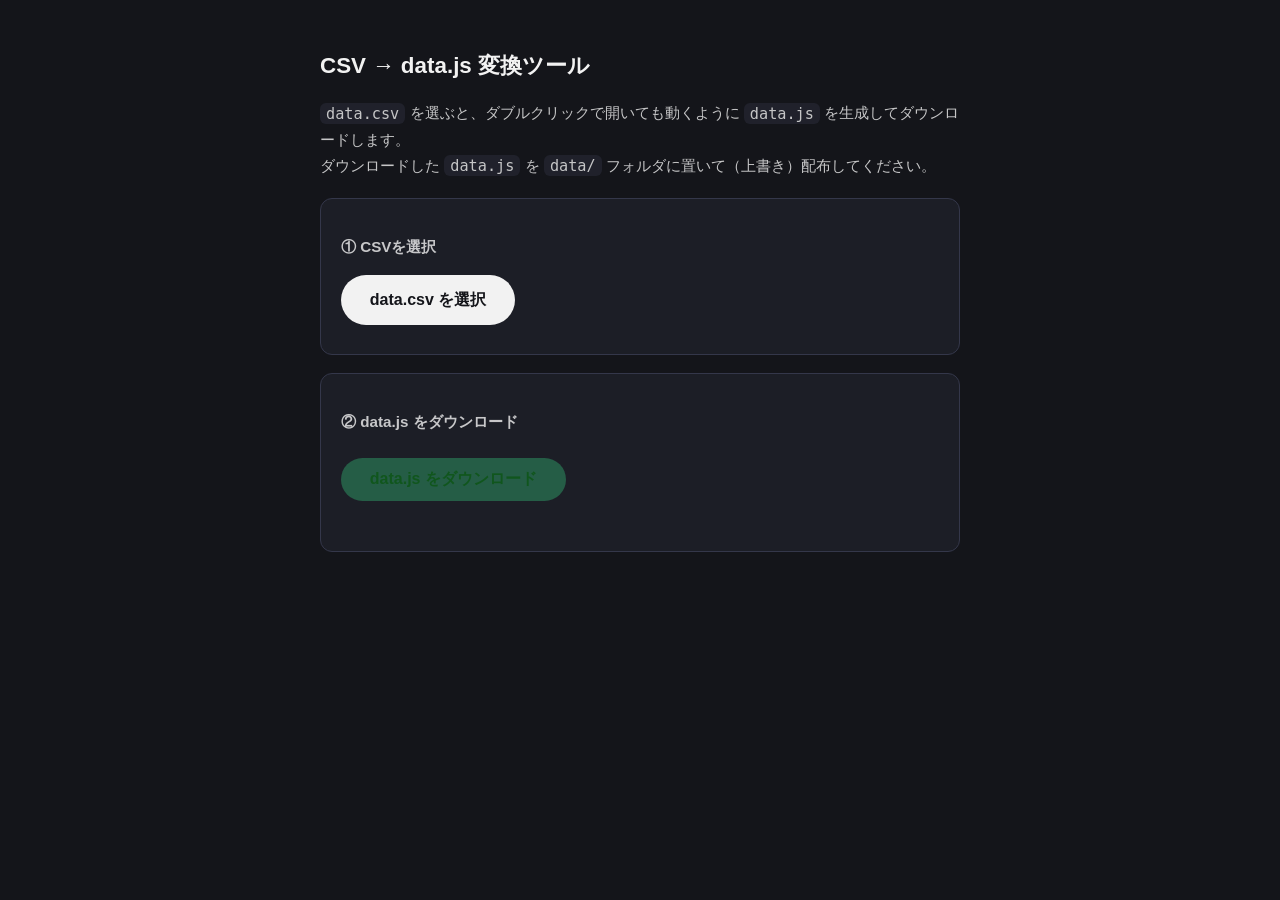
==== tools/csv-to-js.html @ 960b40a1 "file://対応: 埋め込み(data.js)・CSVファイル選択の3方式に対応 - script.js: 読み込みを fetch→埋め込み(window.GAMEBOOK_CSV)→ファイル選択 " ====
<!DOCTYPE html>
<html lang="ja">
<head>
  <meta charset="UTF-8">
  <meta name="viewport" content="width=device-width, initial-scale=1.0">
  <title>CSV → data.js 変換ツール</title>
  <style>
    body { font-family: -apple-system, "Segoe UI", "Meiryo", sans-serif; background:#14151a; color:#f2f2f2; line-height:1.7; margin:0; padding:32px 20px; }
    .wrap { max-width:640px; margin:0 auto; }
    h1 { font-size:1.4rem; }
    p { opacity:.8; font-size:.95rem; }
    code { background:#232530; padding:.1em .4em; border-radius:6px; }
    .step { background:#1c1e26; border:1px solid #34374a; border-radius:12px; padding:20px; margin:18px 0; }
    label.btn, button { display:inline-block; font-size:1rem; font-weight:700; border:none; border-radius:999px; padding:.7em 1.8em; cursor:pointer; }
    label.btn { background:#f2f2f2; color:#14151a; }
    button { background:#3b7; color:#0a1; margin-top:8px; }
    button:disabled { opacity:.4; cursor:not-allowed; }
    .ok { color:#8fd98f; }
    .err { color:#ffb4b4; }
    #status { margin-top:10px; font-size:.9rem; min-height:1.4em; }
  </style>
</head>
<body>
  <div class="wrap">
    <h1>CSV → data.js 変換ツール</h1>
    <p>
      <code>data.csv</code> を選ぶと、ダブルクリックで開いても動くように
      <code>data.js</code> を生成してダウンロードします。<br>
      ダウンロードした <code>data.js</code> を <code>data/</code> フォルダに置いて（上書き）配布してください。
    </p>

    <div class="step">
      <p><strong>① CSVを選択</strong></p>
      <label class="btn">data.csv を選択<input type="file" id="file" accept=".csv,text/csv" hidden></label>
      <p id="picked" style="margin:.6em 0 0;"></p>
    </div>

    <div class="step">
      <p><strong>② data.js をダウンロード</strong></p>
      <button id="download" disabled>data.js をダウンロード</button>
      <div id="status"></div>
    </div>
  </div>

  <script>
    var csvText = null;
    var fileEl = document.getElementById('file');
    var dlEl = document.getElementById('download');
    var statusEl = document.getElementById('status');
    var pickedEl = document.getElementById('picked');

    fileEl.addEventListener('change', function () {
      var f = fileEl.files && fileEl.files[0];
      if (!f) { return; }
      var reader = new FileReader();
      reader.onload = function () {
        csvText = String(reader.result);
        if (csvText.charCodeAt(0) === 0xFEFF) { csvText = csvText.slice(1); } // BOM除去
        pickedEl.textContent = '選択: ' + f.name + '（' + csvText.length + '文字）';
        dlEl.disabled = false;
        statusEl.textContent = '';
      };
      reader.onerror = function () {
        statusEl.innerHTML = '<span class="err">読み込みに失敗しました。</span>';
      };
      reader.readAsText(f, 'UTF-8');
    });

    dlEl.addEventListener('click', function () {
      if (csvText === null) { return; }
      // テンプレートリテラル用にエスケープ
      var esc = csvText.replace(/\\/g, '\\\\').replace(/`/g, '\\`').replace(/\$\{/g, '\\${');
      var js =
        '/* 自動生成ファイル: data.csv の内容を埋め込んだものです。\n' +
        ' * index.html をダブルクリック(file://)で開いたときに使われます。\n' +
        ' * data.csv を編集したら、このツールで再生成してください。\n' +
        ' */\n' +
        'window.GAMEBOOK_CSV = `' + esc + '`;\n';

      var blob = new Blob([js], { type: 'text/javascript' });
      var a = document.createElement('a');
      a.href = URL.createObjectURL(blob);
      a.download = 'data.js';
      document.body.appendChild(a);
      a.click();
      document.body.removeChild(a);
      statusEl.innerHTML = '<span class="ok">data.js を生成しました。data/ フォルダに置いてください。</span>';
    });
  </script>
</body>
</html>
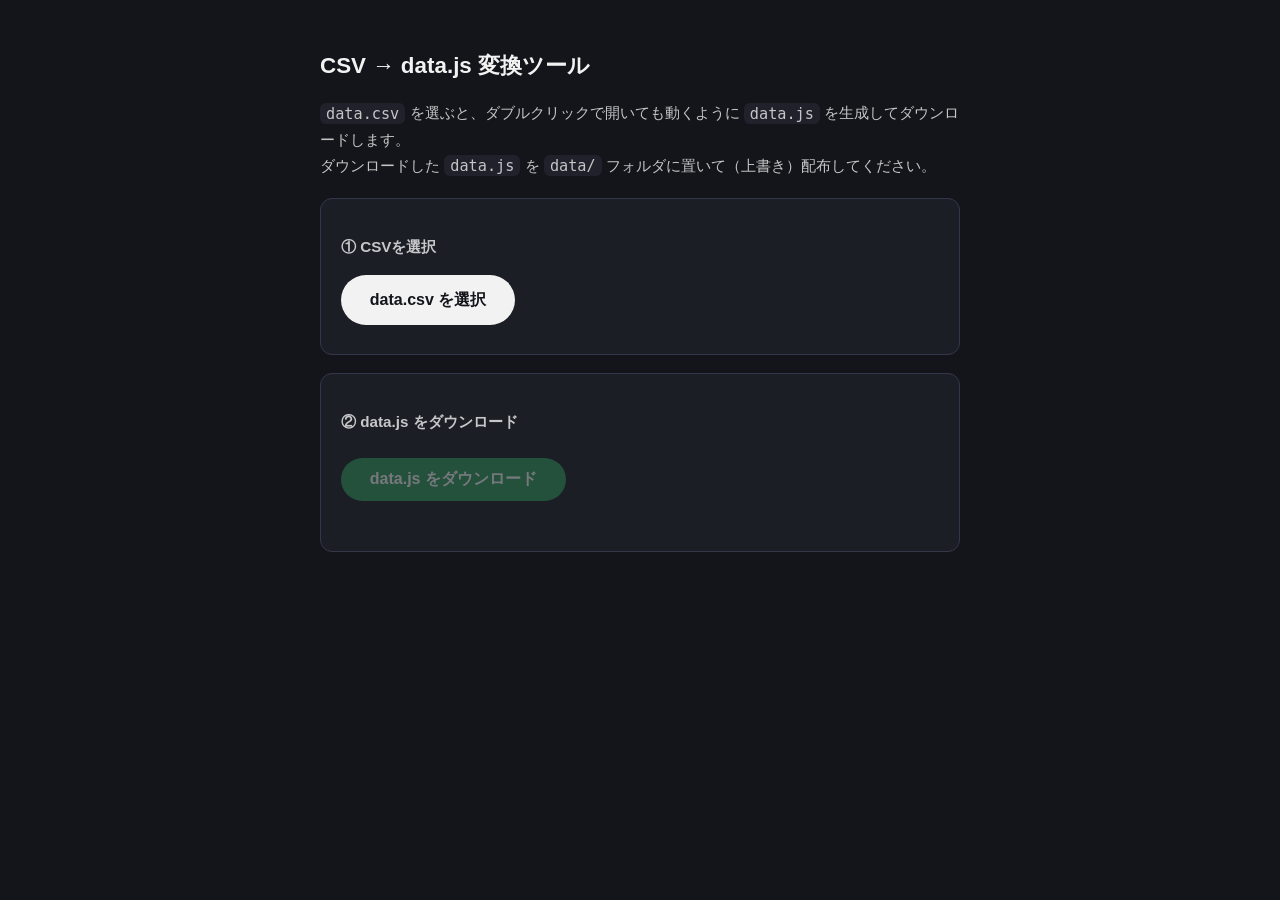
==== commit 5540d5a6: "レビュー指摘の不具合修正（堅牢性・表示・互換性） - script.js: 不正な%ハッシュでのdecodeURIComponentクラッシュをtry/catchで回避 - script.js: ペー" ====
--- a/tools/csv-to-js.html
+++ b/tools/csv-to-js.html
@@ -13,7 +13,7 @@
     .step { background:#1c1e26; border:1px solid #34374a; border-radius:12px; padding:20px; margin:18px 0; }
     label.btn, button { display:inline-block; font-size:1rem; font-weight:700; border:none; border-radius:999px; padding:.7em 1.8em; cursor:pointer; }
     label.btn { background:#f2f2f2; color:#14151a; }
-    button { background:#3b7; color:#0a1; margin-top:8px; }
+    button { background:#2e9e5b; color:#fff; margin-top:8px; }
     button:disabled { opacity:.4; cursor:not-allowed; }
     .ok { color:#8fd98f; }
     .err { color:#ffb4b4; }
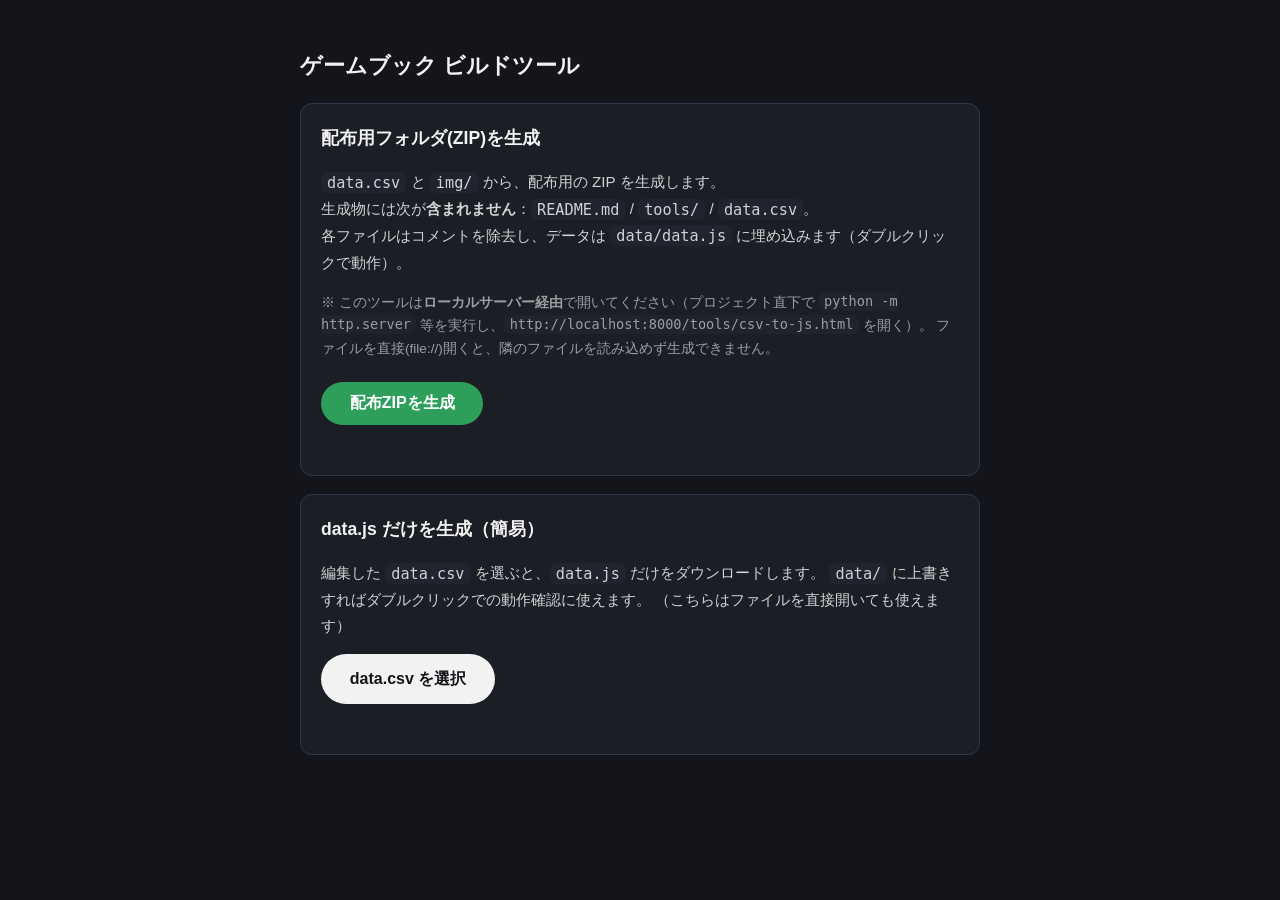
==== commit 46b1cebe: "クライアント変更要望に対応（画像中心レイアウト/CSVタイトル/TOPへ/配布ビルド） 1. 画像中心レイアウト: メディアの高さ制限を撤廃し width:100%(最大720px)・上詰め。    " ====
--- a/tools/csv-to-js.html
+++ b/tools/csv-to-js.html
@@ -3,12 +3,13 @@
 <head>
   <meta charset="UTF-8">
   <meta name="viewport" content="width=device-width, initial-scale=1.0">
-  <title>CSV → data.js 変換ツール</title>
+  <title>ゲームブック ビルドツール</title>
   <style>
     body { font-family: -apple-system, "Segoe UI", "Meiryo", sans-serif; background:#14151a; color:#f2f2f2; line-height:1.7; margin:0; padding:32px 20px; }
-    .wrap { max-width:640px; margin:0 auto; }
+    .wrap { max-width:680px; margin:0 auto; }
     h1 { font-size:1.4rem; }
-    p { opacity:.8; font-size:.95rem; }
+    h2 { font-size:1.1rem; margin-top:0; }
+    p { opacity:.85; font-size:.95rem; }
     code { background:#232530; padding:.1em .4em; border-radius:6px; }
     .step { background:#1c1e26; border:1px solid #34374a; border-radius:12px; padding:20px; margin:18px 0; }
     label.btn, button { display:inline-block; font-size:1rem; font-weight:700; border:none; border-radius:999px; padding:.7em 1.8em; cursor:pointer; }
@@ -16,76 +17,259 @@
     button { background:#2e9e5b; color:#fff; margin-top:8px; }
     button:disabled { opacity:.4; cursor:not-allowed; }
     .ok { color:#8fd98f; }
-    .err { color:#ffb4b4; }
-    #status { margin-top:10px; font-size:.9rem; min-height:1.4em; }
+    .err { color:#ffb4b4; white-space:pre-wrap; }
+    .muted { opacity:.6; font-size:.85rem; }
+    .status { margin-top:10px; font-size:.9rem; min-height:1.4em; }
+    ul { font-size:.9rem; opacity:.85; }
   </style>
 </head>
 <body>
   <div class="wrap">
-    <h1>CSV → data.js 変換ツール</h1>
-    <p>
-      <code>data.csv</code> を選ぶと、ダブルクリックで開いても動くように
-      <code>data.js</code> を生成してダウンロードします。<br>
-      ダウンロードした <code>data.js</code> を <code>data/</code> フォルダに置いて（上書き）配布してください。
-    </p>
-
+    <h1>ゲームブック ビルドツール</h1>
+
+    <!-- ============ ② 配布フォルダ(ZIP)生成 ============ -->
     <div class="step">
-      <p><strong>① CSVを選択</strong></p>
-      <label class="btn">data.csv を選択<input type="file" id="file" accept=".csv,text/csv" hidden></label>
-      <p id="picked" style="margin:.6em 0 0;"></p>
+      <h2>配布用フォルダ(ZIP)を生成</h2>
+      <p>
+        <code>data.csv</code> と <code>img/</code> から、配布用の ZIP を生成します。<br>
+        生成物には次が<strong>含まれません</strong>：<code>README.md</code> / <code>tools/</code> / <code>data.csv</code>。<br>
+        各ファイルはコメントを除去し、データは <code>data/data.js</code> に埋め込みます（ダブルクリックで動作）。
+      </p>
+      <p class="muted">
+        ※ このツールは<strong>ローカルサーバー経由</strong>で開いてください（プロジェクト直下で
+        <code>python -m http.server</code> 等を実行し、<code>http://localhost:8000/tools/csv-to-js.html</code> を開く）。
+        ファイルを直接(file://)開くと、隣のファイルを読み込めず生成できません。
+      </p>
+      <button id="build-btn">配布ZIPを生成</button>
+      <div class="status" id="build-status"></div>
     </div>
 
+    <!-- ============ ① data.js のみ生成（簡易） ============ -->
     <div class="step">
-      <p><strong>② data.js をダウンロード</strong></p>
-      <button id="download" disabled>data.js をダウンロード</button>
-      <div id="status"></div>
+      <h2>data.js だけを生成（簡易）</h2>
+      <p>
+        編集した <code>data.csv</code> を選ぶと、<code>data.js</code> だけをダウンロードします。
+        <code>data/</code> に上書きすればダブルクリックでの動作確認に使えます。
+        （こちらはファイルを直接開いても使えます）
+      </p>
+      <label class="btn">data.csv を選択<input type="file" id="csv-file" accept=".csv,text/csv" hidden></label>
+      <span id="picked" class="muted"></span>
+      <div class="status" id="csv-status"></div>
     </div>
   </div>
 
   <script>
-    var csvText = null;
-    var fileEl = document.getElementById('file');
-    var dlEl = document.getElementById('download');
-    var statusEl = document.getElementById('status');
+  (function () {
+    'use strict';
+
+    // ============================================================
+    // 共通ユーティリティ
+    // ============================================================
+    function stripBom(s) { return s.charCodeAt(0) === 0xFEFF ? s.slice(1) : s; }
+
+    // CSV → data.js の中身（テンプレートリテラル用エスケープ）
+    function csvToDataJs(csv, withHeader) {
+      var esc = stripBom(csv).replace(/\\/g, '\\\\').replace(/`/g, '\\`').replace(/\$\{/g, '\\${');
+      var head = withHeader
+        ? '/* 自動生成: data.csv の内容を埋め込んだものです。data.csv を編集したら再生成してください。 */\n'
+        : '';
+      return head + 'window.GAMEBOOK_CSV = `' + esc + '`;\n';
+    }
+
+    // ---- コメント除去（配布物の難読化／流用抑止用） ----
+    function stripCss(s) {
+      return s.replace(/\/\*[\s\S]*?\*\//g, '').replace(/\n{3,}/g, '\n\n').replace(/^[ \t]+$/gm, '').trim() + '\n';
+    }
+    function stripHtml(s) {
+      return s.replace(/<!--[\s\S]*?-->/g, '').replace(/\n{3,}/g, '\n\n');
+    }
+    // JS はコメントだけ除去（文字列・正規表現リテラルは保護）。
+    // 念のため除去後に構文チェックし、失敗したら原本を返す（安定性優先）。
+    function stripJsRaw(src) {
+      var out = '', i = 0, n = src.length;
+      function lastSig() {
+        for (var k = out.length - 1; k >= 0; k--) {
+          var ch = out[k];
+          if (ch !== ' ' && ch !== '\t' && ch !== '\n' && ch !== '\r') { return ch; }
+        }
+        return '';
+      }
+      while (i < n) {
+        var c = src[i], d = src[i + 1];
+        if (c === '/' && d === '/') { while (i < n && src[i] !== '\n') { i++; } continue; }
+        if (c === '/' && d === '*') { i += 2; while (i < n && !(src[i] === '*' && src[i + 1] === '/')) { i++; } i += 2; continue; }
+        if (c === '"' || c === "'" || c === '`') {
+          var q = c; out += c; i++;
+          while (i < n) { var e = src[i]; out += e; if (e === '\\') { out += (src[i + 1] || ''); i += 2; continue; } i++; if (e === q) { break; } }
+          continue;
+        }
+        if (c === '/') {
+          var ls = lastSig();
+          if (ls === '' || '(,=:[!&|?{};+-*%^~<>'.indexOf(ls) >= 0) { // 正規表現リテラルの位置
+            out += c; i++; var inClass = false;
+            while (i < n) {
+              var f = src[i]; out += f;
+              if (f === '\\') { out += (src[i + 1] || ''); i += 2; continue; }
+              if (f === '[') { inClass = true; }
+              else if (f === ']') { inClass = false; }
+              else if (f === '/' && !inClass) { i++; break; }
+              i++;
+            }
+            while (i < n && /[a-z]/i.test(src[i])) { out += src[i]; i++; } // フラグ
+            continue;
+          }
+        }
+        out += c; i++;
+      }
+      return out.replace(/\n{3,}/g, '\n\n').replace(/^[ \t]+$/gm, '');
+    }
+    function stripJs(src) {
+      try { var s = stripJsRaw(src); /* 構文チェック（実行はしない） */ new Function(s); return s; }
+      catch (e) { return src; }
+    }
+
+    // ---- 純JS ZIP 生成（無圧縮 store。外部ライブラリ不要） ----
+    var crcTable = (function () {
+      var t = [];
+      for (var n = 0; n < 256; n++) { var c = n; for (var k = 0; k < 8; k++) { c = (c & 1) ? (0xEDB88320 ^ (c >>> 1)) : (c >>> 1); } t[n] = c >>> 0; }
+      return t;
+    })();
+    function crc32(u8) { var c = 0xFFFFFFFF; for (var i = 0; i < u8.length; i++) { c = crcTable[(c ^ u8[i]) & 0xFF] ^ (c >>> 8); } return (c ^ 0xFFFFFFFF) >>> 0; }
+    function strU8(s) { return new TextEncoder().encode(s); }
+    function u16(v) { var b = new Uint8Array(2); b[0] = v & 0xFF; b[1] = (v >>> 8) & 0xFF; return b; }
+    function u32(v) { var b = new Uint8Array(4); b[0] = v & 0xFF; b[1] = (v >>> 8) & 0xFF; b[2] = (v >>> 16) & 0xFF; b[3] = (v >>> 24) & 0xFF; return b; }
+
+    function makeZip(files) { // files: [{ name, data:Uint8Array }]
+      var local = [], central = [], offset = 0;
+      files.forEach(function (f) {
+        var name = strU8(f.name), data = f.data, crc = crc32(data);
+        [u32(0x04034b50), u16(20), u16(0x0800), u16(0), u16(0), u16(0), u32(crc),
+         u32(data.length), u32(data.length), u16(name.length), u16(0), name, data
+        ].forEach(function (p) { local.push(p); });
+        [u32(0x02014b50), u16(20), u16(20), u16(0x0800), u16(0), u16(0), u16(0), u32(crc),
+         u32(data.length), u32(data.length), u16(name.length), u16(0), u16(0), u16(0), u16(0),
+         u32(0), u32(offset), name
+        ].forEach(function (p) { central.push(p); });
+        offset += 30 + name.length + data.length;
+      });
+      var cdSize = 0; central.forEach(function (p) { cdSize += p.length; });
+      var eocd = [u32(0x06054b50), u16(0), u16(0), u16(files.length), u16(files.length), u32(cdSize), u32(offset), u16(0)];
+      var all = local.concat(central).concat(eocd);
+      var total = 0; all.forEach(function (p) { total += p.length; });
+      var out = new Uint8Array(total), pos = 0;
+      all.forEach(function (p) { out.set(p, pos); pos += p.length; });
+      return out;
+    }
+
+    function download(filename, blob) {
+      var a = document.createElement('a');
+      a.href = URL.createObjectURL(blob);
+      a.download = filename;
+      document.body.appendChild(a);
+      a.click();
+      document.body.removeChild(a);
+    }
+
+    // 簡易CSVパーサ（image列の抽出用。本体と同等仕様）
+    function parseCsv(text) {
+      text = stripBom(text);
+      var rows = [], row = [], field = '', q = false, i = 0;
+      while (i < text.length) {
+        var c = text[i];
+        if (q) { if (c === '"') { if (text[i + 1] === '"') { field += '"'; i += 2; continue; } q = false; i++; continue; } field += c; i++; continue; }
+        if (c === '"') { q = true; i++; continue; }
+        if (c === ',') { row.push(field); field = ''; i++; continue; }
+        if (c === '\r') { if (text[i + 1] === '\n') { i++; continue; } row.push(field); rows.push(row); row = []; field = ''; i++; continue; }
+        if (c === '\n') { row.push(field); rows.push(row); row = []; field = ''; i++; continue; }
+        field += c; i++;
+      }
+      if (field !== '' || row.length > 0) { row.push(field); rows.push(row); }
+      return rows;
+    }
+    function imageNames(csv) {
+      var rows = parseCsv(csv);
+      if (!rows.length) { return []; }
+      var header = rows[0].map(function (h) { return h.trim().toLowerCase(); });
+      var ci = header.indexOf('image');
+      if (ci < 0) { return []; }
+      var seen = {}, list = [];
+      for (var r = 1; r < rows.length; r++) {
+        var v = (rows[r][ci] || '').trim();
+        if (v && !seen[v]) { seen[v] = 1; list.push(v); }
+      }
+      return list;
+    }
+
+    // ============================================================
+    // ① data.js のみ生成
+    // ============================================================
+    var csvFile = document.getElementById('csv-file');
+    var csvStatus = document.getElementById('csv-status');
     var pickedEl = document.getElementById('picked');
-
-    fileEl.addEventListener('change', function () {
-      var f = fileEl.files && fileEl.files[0];
+    csvFile.addEventListener('change', function () {
+      var f = csvFile.files && csvFile.files[0];
       if (!f) { return; }
       var reader = new FileReader();
       reader.onload = function () {
-        csvText = String(reader.result);
-        if (csvText.charCodeAt(0) === 0xFEFF) { csvText = csvText.slice(1); } // BOM除去
-        pickedEl.textContent = '選択: ' + f.name + '（' + csvText.length + '文字）';
-        dlEl.disabled = false;
-        statusEl.textContent = '';
+        var js = csvToDataJs(String(reader.result), true);
+        download('data.js', new Blob([js], { type: 'text/javascript' }));
+        pickedEl.textContent = '選択: ' + f.name;
+        csvStatus.innerHTML = '<span class="ok">data.js を生成しました。data/ に上書きしてください。</span>';
       };
-      reader.onerror = function () {
-        statusEl.innerHTML = '<span class="err">読み込みに失敗しました。</span>';
-      };
+      reader.onerror = function () { csvStatus.innerHTML = '<span class="err">読み込みに失敗しました。</span>'; };
       reader.readAsText(f, 'UTF-8');
     });
 
-    dlEl.addEventListener('click', function () {
-      if (csvText === null) { return; }
-      // テンプレートリテラル用にエスケープ
-      var esc = csvText.replace(/\\/g, '\\\\').replace(/`/g, '\\`').replace(/\$\{/g, '\\${');
-      var js =
-        '/* 自動生成ファイル: data.csv の内容を埋め込んだものです。\n' +
-        ' * index.html をダブルクリック(file://)で開いたときに使われます。\n' +
-        ' * data.csv を編集したら、このツールで再生成してください。\n' +
-        ' */\n' +
-        'window.GAMEBOOK_CSV = `' + esc + '`;\n';
-
-      var blob = new Blob([js], { type: 'text/javascript' });
-      var a = document.createElement('a');
-      a.href = URL.createObjectURL(blob);
-      a.download = 'data.js';
-      document.body.appendChild(a);
-      a.click();
-      document.body.removeChild(a);
-      statusEl.innerHTML = '<span class="ok">data.js を生成しました。data/ フォルダに置いてください。</span>';
+    // ============================================================
+    // ② 配布ZIP生成（隣接ファイルを fetch して組み立て）
+    // ============================================================
+    var buildBtn = document.getElementById('build-btn');
+    var buildStatus = document.getElementById('build-status');
+
+    function fetchText(url) { return fetch(url + '?t=' + Date.now()).then(function (r) { if (!r.ok) { throw new Error(url + ' (HTTP ' + r.status + ')'); } return r.text(); }); }
+    function fetchBin(url) { return fetch(url + '?t=' + Date.now()).then(function (r) { if (!r.ok) { throw new Error(url + ' (HTTP ' + r.status + ')'); } return r.arrayBuffer(); }); }
+
+    buildBtn.addEventListener('click', function () {
+      buildBtn.disabled = true;
+      buildStatus.innerHTML = 'ビルド中...';
+      var base = '../'; // tools/ から見たプロジェクト直下
+      var files = [];
+      var csvText = '';
+
+      Promise.all([
+        fetchText(base + 'index.html'),
+        fetchText(base + 'css/main.css'),
+        fetchText(base + 'css/page.css'),
+        fetchText(base + 'js/script.js'),
+        fetchText(base + 'data/data.csv')
+      ]).then(function (res) {
+        var html = res[0], mainCss = res[1], pageCss = res[2], js = res[3];
+        csvText = res[4];
+
+        files.push({ name: 'index.html', data: strU8(stripHtml(html)) });
+        files.push({ name: 'css/main.css', data: strU8(stripCss(mainCss)) });
+        files.push({ name: 'css/page.css', data: strU8(stripCss(pageCss)) });
+        files.push({ name: 'js/script.js', data: strU8(stripJs(js)) });
+        files.push({ name: 'data/data.js', data: strU8(csvToDataJs(csvText, false)) });
+
+        // CSV が参照する画像だけを取り込む
+        var imgs = imageNames(csvText);
+        return Promise.all(imgs.map(function (name) {
+          return fetchBin(base + 'img/' + name).then(function (buf) {
+            files.push({ name: 'img/' + name, data: new Uint8Array(buf) });
+          });
+        })).then(function () { return imgs.length; });
+      }).then(function (imgCount) {
+        var zip = makeZip(files);
+        download('dist.zip', new Blob([zip], { type: 'application/zip' }));
+        buildStatus.innerHTML = '<span class="ok">dist.zip を生成しました（ファイル' + files.length +
+          '件 / 画像' + imgCount + '枚）。README・tools・data.csv は含まれません。</span>';
+      }).catch(function (err) {
+        buildStatus.innerHTML = '<span class="err">生成に失敗しました。\n' +
+          'ローカルサーバー経由で開いているか確認してください。\n詳細: ' + err.message + '</span>';
+      }).then(function () { buildBtn.disabled = false; });
     });
+  })();
   </script>
 </body>
 </html>
